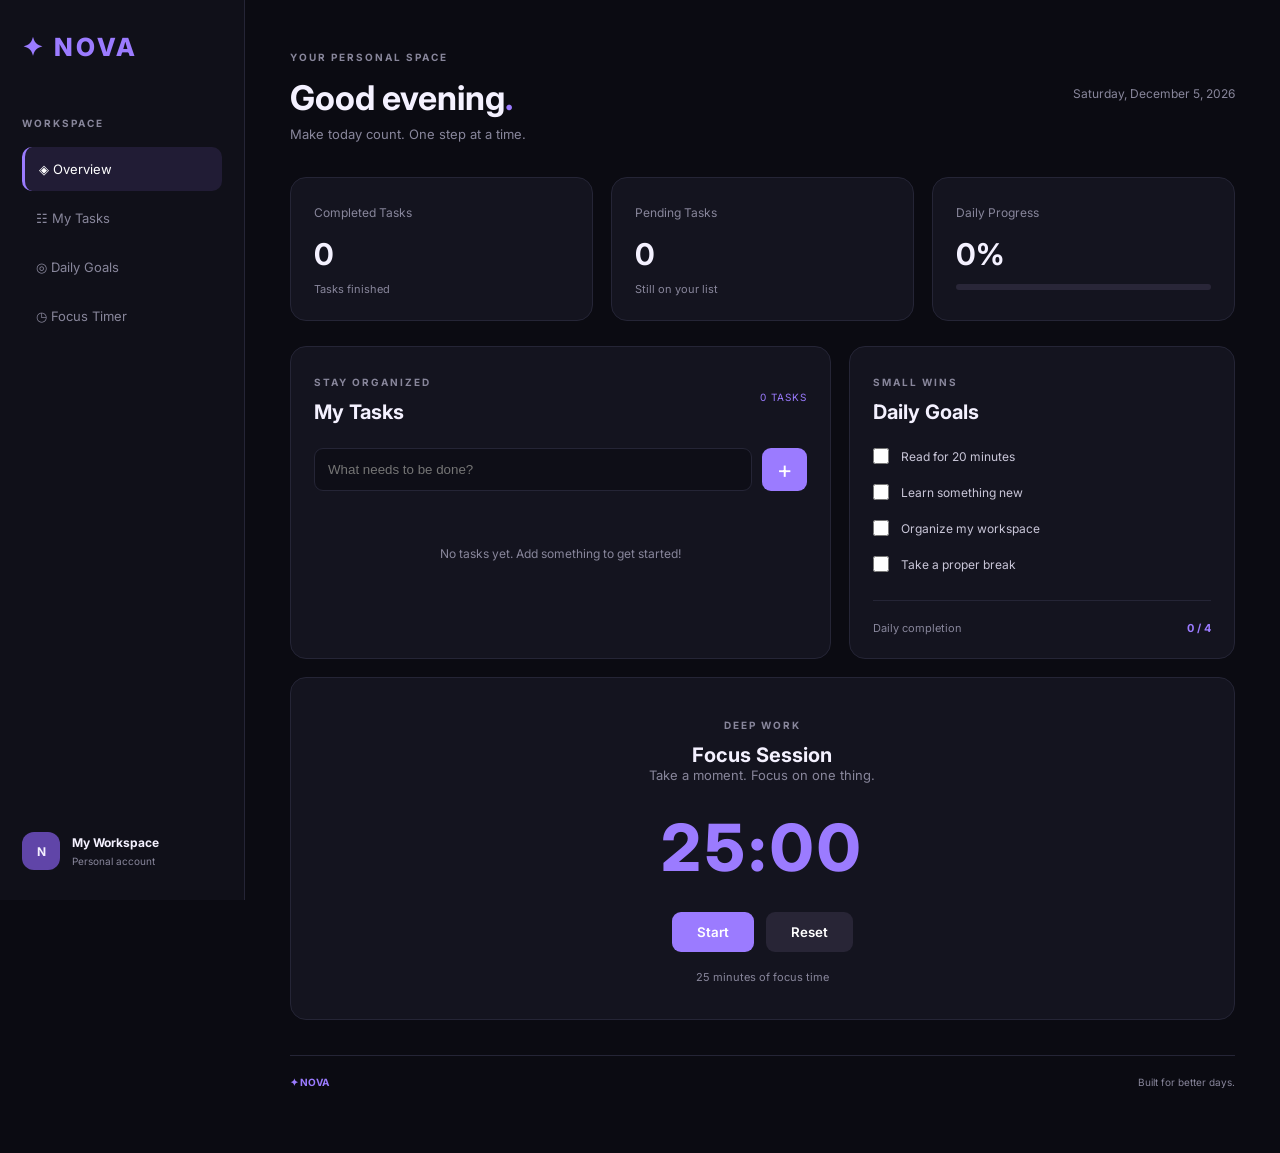
==== index.html @ a98d79ff "Create index.html" ====
<!DOCTYPE html>
<html lang="en">
<head>
    <meta charset="UTF-8">
    <meta name="viewport" content="width=device-width, initial-scale=1.0">
    <title>NOVA | Productivity Hub</title>
    <link rel="stylesheet" href="style.css">
</head>
<body>

    <div class="app">
        <aside class="sidebar">
            <div class="logo">✦ NOVA</div>

            <p class="menu-label">WORKSPACE</p>
            <a class="nav active" href="#overview">◈ Overview</a>
            <a class="nav" href="#tasks">☷ My Tasks</a>
            <a class="nav" href="#goals">◎ Daily Goals</a>
            <a class="nav" href="#focus">◷ Focus Timer</a>

            <div class="sidebar-bottom">
                <div class="profile">
                    <div class="avatar">N</div>
                    <div>
                        <strong>My Workspace</strong>
                        <small>Personal account</small>
                    </div>
                </div>
            </div>
        </aside>

        <main class="main" id="overview">
            <header class="topbar">
                <div>
                    <span class="eyebrow">YOUR PERSONAL SPACE</span>
                    <h1>Good evening<span class="purple">.</span></h1>
                    <p class="muted">Make today count. One step at a time.</p>
                </div>
                <div class="date" id="date"></div>
            </header>

            <section class="stats">
                <div class="stat-card">
                    <span>Completed Tasks</span>
                    <h2 id="completedCount">0</h2>
                    <small>Tasks finished</small>
                </div>
                <div class="stat-card">
                    <span>Pending Tasks</span>
                    <h2 id="pendingCount">0</h2>
                    <small>Still on your list</small>
                </div>
                <div class="stat-card">
                    <span>Daily Progress</span>
                    <h2 id="progressText">0%</h2>
                    <div class="progress-track">
                        <div class="progress-fill" id="progressBar"></div>
                    </div>
                </div>
            </section>

            <div class="content-grid">
                <section class="panel tasks-panel" id="tasks">
                    <div class="section-heading">
                        <div>
                            <span class="eyebrow">STAY ORGANIZED</span>
                            <h2>My Tasks</h2>
                        </div>
                        <span class="count" id="taskCount">0 TASKS</span>
                    </div>

                    <form id="taskForm" class="task-form">
                        <input id="taskInput" type="text"
                            placeholder="What needs to be done?" maxlength="100" required>
                        <button type="submit">+</button>
                    </form>

                    <div class="task-list" id="taskList"></div>
                </section>

                <section class="panel goals-panel" id="goals">
                    <div class="section-heading">
                        <div>
                            <span class="eyebrow">SMALL WINS</span>
                            <h2>Daily Goals</h2>
                        </div>
                    </div>

                    <div class="goal-list">
                        <label class="goal">
                            <input type="checkbox" data-goal="1">
                            <span>Read for 20 minutes</span>
                        </label>
                        <label class="goal">
                            <input type="checkbox" data-goal="2">
                            <span>Learn something new</span>
                        </label>
                        <label class="goal">
                            <input type="checkbox" data-goal="3">
                            <span>Organize my workspace</span>
                        </label>
                        <label class="goal">
                            <input type="checkbox" data-goal="4">
                            <span>Take a proper break</span>
                        </label>
                    </div>

                    <div class="goal-footer">
                        <span>Daily completion</span>
                        <strong id="goalProgress">0 / 4</strong>
                    </div>
                </section>

                <section class="panel focus-panel" id="focus">
                    <span class="eyebrow">DEEP WORK</span>
                    <h2>Focus Session</h2>
                    <p class="muted">Take a moment. Focus on one thing.</p>

                    <div class="timer" id="timer">25:00</div>

                    <div class="timer-controls">
                        <button id="startTimer" class="primary-btn">Start</button>
                        <button id="resetTimer" class="secondary-btn">Reset</button>
                    </div>
                    <small class="timer-note">25 minutes of focus time</small>
                </section>
            </div>

            <footer>
                <span>✦ NOVA</span>
                <span>Built for better days.</span>
            </footer>
        </main>
    </div>

    <script src="script.js"></script>
</body>
</html>
---- style.css ----
@import url('https://fonts.googleapis.com/css2?family=Inter:wght@400;500;600;700;800&display=swap');

:root {
    --bg: #0b0b12;
    --panel: #14141f;
    --border: #252536;
    --purple: #9b7bff;
    --text: #f4f1ff;
    --muted: #88869b;
}

* {
    margin: 0;
    padding: 0;
    box-sizing: border-box;
}

html {
    scroll-behavior: smooth;
}

body {
    background: var(--bg);
    color: var(--text);
    font-family: Inter, sans-serif;
}

.app {
    display: flex;
    min-height: 100vh;
}

.sidebar {
    width: 245px;
    background: #101019;
    border-right: 1px solid var(--border);
    padding: 32px 22px;
    position: fixed;
    height: 100vh;
}

.logo {
    font-size: 25px;
    font-weight: 800;
    letter-spacing: 3px;
    color: var(--purple);
    margin-bottom: 55px;
}

.menu-label, .eyebrow {
    color: var(--muted);
    font-size: 10px;
    letter-spacing: 2px;
    font-weight: 700;
}

.menu-label {
    margin-bottom: 18px;
}

.nav {
    display: block;
    text-decoration: none;
    color: var(--muted);
    padding: 14px;
    margin: 5px 0;
    border-radius: 10px;
    transition: .2s;
    font-size: 13px;
}

.nav:hover, .nav.active {
    color: white;
    background: #211c35;
}

.nav.active {
    border-left: 3px solid var(--purple);
}

.sidebar-bottom {
    position: absolute;
    bottom: 30px;
    left: 22px;
    right: 22px;
}

.profile {
    display: flex;
    align-items: center;
    gap: 12px;
    font-size: 12px;
}

.profile small {
    display: block;
    color: var(--muted);
    margin-top: 5px;
}

.avatar {
    background: #6045a8;
    width: 38px;
    height: 38px;
    display: grid;
    place-items: center;
    border-radius: 12px;
    font-weight: bold;
}

.main {
    margin-left: 245px;
    padding: 45px;
    width: calc(100% - 245px);
    max-width: 1600px;
}

.topbar {
    display: flex;
    justify-content: space-between;
    align-items: center;
    margin-bottom: 35px;
}

h1 {
    font-size: 34px;
    margin: 12px 0 8px;
}

h2 {
    font-size: 20px;
    margin-top: 10px;
}

.purple {
    color: var(--purple);
}

.muted {
    color: var(--muted);
    font-size: 13px;
}

.date {
    color: var(--muted);
    font-size: 12px;
}

.stats {
    display: grid;
    grid-template-columns: repeat(3, 1fr);
    gap: 18px;
    margin-bottom: 25px;
}

.stat-card, .panel {
    background: var(--panel);
    border: 1px solid var(--border);
    border-radius: 16px;
    padding: 23px;
}

.stat-card span {
    color: var(--muted);
    font-size: 12px;
}

.stat-card h2 {
    font-size: 30px;
    margin: 15px 0 5px;
}

.stat-card small {
    color: var(--muted);
    font-size: 11px;
}

.progress-track {
    height: 6px;
    background: #292638;
    border-radius: 10px;
    margin-top: 12px;
    overflow: hidden;
}

.progress-fill {
    height: 100%;
    width: 0;
    background: var(--purple);
    transition: .3s;
}

.content-grid {
    display: grid;
    grid-template-columns: 1.4fr 1fr;
    gap: 18px;
}

.section-heading {
    display: flex;
    align-items: center;
    justify-content: space-between;
    margin-bottom: 24px;
}

.count {
    color: var(--purple);
    font-size: 10px;
    letter-spacing: 1px;
}

.task-form {
    display: flex;
    gap: 10px;
    margin-bottom: 20px;
}

.task-form input {
    flex: 1;
    min-width: 0;
    background: #0e0e17;
    border: 1px solid var(--border);
    border-radius: 9px;
    padding: 13px;
    color: white;
    outline: none;
}

.task-form input:focus {
    border-color: var(--purple);
}

button {
    cursor: pointer;
    border: none;
    font-family: inherit;
}

.task-form button {
    width: 45px;
    border-radius: 9px;
    background: var(--purple);
    color: white;
    font-size: 24px;
}

.task-item {
    display: flex;
    align-items: center;
    gap: 12px;
    padding: 15px 5px;
    border-bottom: 1px solid var(--border);
    font-size: 12px;
}

.task-item input {
    accent-color: var(--purple);
}

.task-item .task-name {
    flex: 1;
    overflow-wrap: anywhere;
}

.task-item.done .task-name {
    text-decoration: line-through;
    color: var(--muted);
}

.delete-btn {
    background: transparent;
    color: #e77d89;
    font-size: 17px;
    padding: 5px;
}

.empty {
    text-align: center;
    padding: 35px 10px;
    color: var(--muted);
    font-size: 12px;
}

.goal-list {
    display: grid;
    gap: 20px;
}

.goal {
    display: flex;
    align-items: center;
    gap: 12px;
    font-size: 12px;
    color: #c9c6d8;
    cursor: pointer;
}

.goal input {
    accent-color: var(--purple);
    width: 16px;
    height: 16px;
}

.goal:has(input:checked) span {
    color: var(--muted);
    text-decoration: line-through;
}

.goal-footer {
    border-top: 1px solid var(--border);
    margin-top: 28px;
    padding-top: 20px;
    display: flex;
    justify-content: space-between;
    font-size: 11px;
    color: var(--muted);
}

.goal-footer strong {
    color: var(--purple);
}

.focus-panel {
    grid-column: 1 / -1;
    text-align: center;
    padding: 35px;
}

.timer {
    font-size: 65px;
    font-weight: 800;
    letter-spacing: 4px;
    margin: 25px 0;
    color: var(--purple);
}

.timer-controls {
    display: flex;
    justify-content: center;
    gap: 12px;
}

.primary-btn, .secondary-btn {
    padding: 12px 25px;
    border-radius: 9px;
    font-weight: 600;
}

.primary-btn {
    background: var(--purple);
    color: white;
}

.secondary-btn {
    background: #282536;
    color: white;
}

.timer-note {
    display: block;
    margin-top: 18px;
    color: var(--muted);
    font-size: 11px;
}

footer {
    display: flex;
    justify-content: space-between;
    margin-top: 35px;
    padding: 20px 0;
    border-top: 1px solid var(--border);
    color: var(--muted);
    font-size: 10px;
}

footer span:first-child {
    color: var(--purple);
    font-weight: bold;
}

@media(max-width: 850px) {
    .sidebar {
        width: 75px;
        padding: 25px 10px;
    }

    .logo {
        font-size: 17px;
        letter-spacing: 0;
        text-align: center;
    }

    .menu-label, .profile, .nav {
        font-size: 0;
    }

    .nav {
        text-align: center;
        padding: 15px 5px;
    }

    .main {
        margin-left: 75px;
        width: calc(100% - 75px);
        padding: 25px 18px;
    }

    .content-grid {
        grid-template-columns: 1fr;
    }

    .focus-panel {
        grid-column: auto;
    }
}

@media(max-width: 550px) {
    .stats {
        grid-template-columns: 1fr;
    }

    .topbar {
        align-items: flex-start;
        flex-direction: column;
        gap: 15px;
    }

    h1 {
        font-size: 27px;
    }

    .timer {
        font-size: 48px;
    }
}
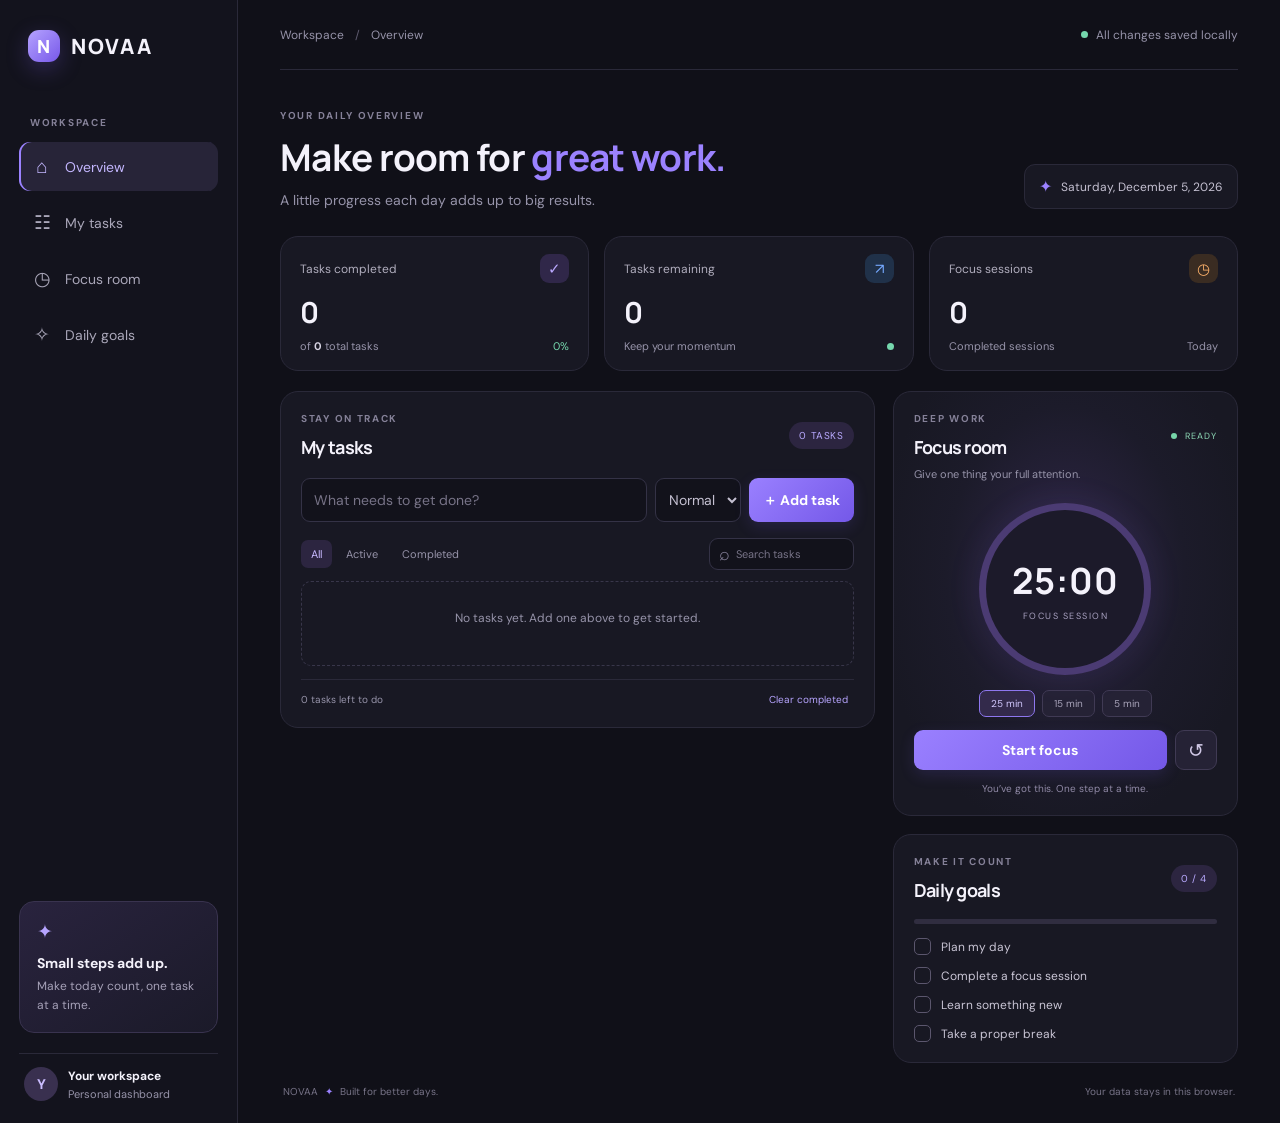
==== commit f0cfbd9c: "Update index.html" ====
--- a/index.html
+++ b/index.html
@@ -1,139 +1,142 @@
-
-<!DOCTYPE html>
+<!doctype html>
 <html lang="en">
 <head>
-    <meta charset="UTF-8">
-    <meta name="viewport" content="width=device-width, initial-scale=1.0">
-    <title>NOVA | Productivity Hub</title>
-    <link rel="stylesheet" href="style.css">
+  <meta charset="UTF-8">
+  <meta name="viewport" content="width=device-width, initial-scale=1.0">
+  <meta name="theme-color" content="#101018">
+  <title>NOVAA — Your space to focus</title>
+  <link rel="stylesheet" href="style.css">
+  <script src="script.js" defer></script>
 </head>
 <body>
+  <div class="app-shell">
+    <aside class="sidebar">
+      <a class="brand" href="#overview" aria-label="NOVAA home">
+        <span class="brand-mark">N</span><span>NOVAA</span>
+      </a>
+      <div class="side-label">WORKSPACE</div>
+      <nav class="nav-links" aria-label="Main navigation">
+        <a class="nav-link active" href="#overview"><span class="nav-icon">⌂</span> Overview</a>
+        <a class="nav-link" href="#tasks"><span class="nav-icon">☷</span> My tasks</a>
+        <a class="nav-link" href="#focus"><span class="nav-icon">◷</span> Focus room</a>
+        <a class="nav-link" href="#goals"><span class="nav-icon">✧</span> Daily goals</a>
+      </nav>
+      <div class="sidebar-bottom">
+        <div class="sidebar-note">
+          <span class="note-spark">✦</span>
+          <p class="note-title">Small steps add up.</p>
+          <p class="note-copy">Make today count, one task at a time.</p>
+        </div>
+        <div class="profile-row">
+          <div class="avatar">Y</div>
+          <div><strong>Your workspace</strong><small>Personal dashboard</small></div>
+        </div>
+      </div>
+    </aside>
 
-    <div class="app">
-        <aside class="sidebar">
-            <div class="logo">✦ NOVA</div>
+    <main class="main-content" id="overview">
+      <header class="topbar">
+        <div class="breadcrumb">Workspace <span>/</span> Overview</div>
+        <div class="topbar-right"><span class="status-dot"></span><span>All changes saved locally</span></div>
+      </header>
 
-            <p class="menu-label">WORKSPACE</p>
-            <a class="nav active" href="#overview">◈ Overview</a>
-            <a class="nav" href="#tasks">☷ My Tasks</a>
-            <a class="nav" href="#goals">◎ Daily Goals</a>
-            <a class="nav" href="#focus">◷ Focus Timer</a>
+      <section class="welcome-section">
+        <div>
+          <p class="eyebrow" id="todayLabel">YOUR DAILY OVERVIEW</p>
+          <h1>Make room for <span>great work.</span></h1>
+          <p class="welcome-copy">A little progress each day adds up to big results.</p>
+        </div>
+        <div class="date-card"><span class="date-icon">✦</span><span id="date">Today</span></div>
+      </section>
 
-            <div class="sidebar-bottom">
-                <div class="profile">
-                    <div class="avatar">N</div>
-                    <div>
-                        <strong>My Workspace</strong>
-                        <small>Personal account</small>
-                    </div>
-                </div>
+      <section class="stats-grid" aria-label="Your statistics">
+        <article class="stat-card">
+          <div class="stat-top"><span>Tasks completed</span><span class="stat-icon purple">✓</span></div>
+          <div class="stat-number" id="completedCount">0</div>
+          <div class="stat-foot"><span class="stat-muted">of <b id="totalCount">0</b> total tasks</span><span class="stat-trend" id="completionRate">0%</span></div>
+        </article>
+        <article class="stat-card">
+          <div class="stat-top"><span>Tasks remaining</span><span class="stat-icon blue">↗</span></div>
+          <div class="stat-number" id="pendingCount">0</div>
+          <div class="stat-foot"><span class="stat-muted">Keep your momentum</span><span class="tiny-dot"></span></div>
+        </article>
+        <article class="stat-card">
+          <div class="stat-top"><span>Focus sessions</span><span class="stat-icon orange">◷</span></div>
+          <div class="stat-number" id="sessionCount">0</div>
+          <div class="stat-foot"><span class="stat-muted">Completed sessions</span><span class="stat-muted">Today</span></div>
+        </article>
+      </section>
+
+      <section class="content-grid">
+        <section class="panel tasks-panel" id="tasks">
+          <div class="panel-heading">
+            <div><p class="eyebrow">STAY ON TRACK</p><h2>My tasks</h2></div>
+            <span class="count-pill" id="taskCount">0 TASKS</span>
+          </div>
+          <form class="task-form" id="taskForm">
+            <label class="sr-only" for="taskInput">New task</label>
+            <input id="taskInput" type="text" maxlength="100" placeholder="What needs to get done?" autocomplete="off" required>
+            <select id="taskPriority" aria-label="Task priority">
+              <option value="normal">Normal</option><option value="high">High</option><option value="low">Low</option>
+            </select>
+            <button class="primary-btn" type="submit">＋ Add task</button>
+          </form>
+          <div class="task-toolbar">
+            <div class="filter-tabs" role="group" aria-label="Filter tasks">
+              <button class="filter-btn active" type="button" data-filter="all">All</button>
+              <button class="filter-btn" type="button" data-filter="active">Active</button>
+              <button class="filter-btn" type="button" data-filter="completed">Completed</button>
             </div>
-        </aside>
+            <label class="search-box"><span>⌕</span><input id="taskSearch" type="search" placeholder="Search tasks" aria-label="Search tasks"></label>
+          </div>
+          <div id="taskList" class="task-list" aria-live="polite">
+            <div class="empty-state">No tasks yet. Add one above to get started.</div>
+          </div>
+          <div class="task-footer"><span id="taskSummary">Your list is ready when you are.</span><button id="clearCompleted" class="text-btn" type="button">Clear completed</button></div>
+        </section>
 
-        <main class="main" id="overview">
-            <header class="topbar">
-                <div>
-                    <span class="eyebrow">YOUR PERSONAL SPACE</span>
-                    <h1>Good evening<span class="purple">.</span></h1>
-                    <p class="muted">Make today count. One step at a time.</p>
-                </div>
-                <div class="date" id="date"></div>
-            </header>
+        <div class="right-column">
+          <section class="panel focus-panel" id="focus">
+            <div class="panel-heading">
+              <div><p class="eyebrow">DEEP WORK</p><h2>Focus room</h2></div>
+              <span class="live-pill"><span></span> READY</span>
+            </div>
+            <p class="panel-description">Give one thing your full attention.</p>
+            <div class="timer-wrap">
+              <div class="timer-ring" id="timerRing">
+                <div class="timer-inner"><span id="timer">25:00</span><small id="timerMode">FOCUS SESSION</small></div>
+              </div>
+            </div>
+            <div class="timer-presets" role="group" aria-label="Timer length">
+              <button type="button" class="preset-btn active" data-minutes="25">25 min</button>
+              <button type="button" class="preset-btn" data-minutes="15">15 min</button>
+              <button type="button" class="preset-btn" data-minutes="5">5 min</button>
+            </div>
+            <div class="timer-actions">
+              <button id="startTimer" class="primary-btn timer-start" type="button">Start focus</button>
+              <button id="resetTimer" class="secondary-btn" type="button" aria-label="Reset timer">↺</button>
+            </div>
+            <p class="timer-hint" id="timerHint">You’ve got this. One step at a time.</p>
+          </section>
 
-            <section class="stats">
-                <div class="stat-card">
-                    <span>Completed Tasks</span>
-                    <h2 id="completedCount">0</h2>
-                    <small>Tasks finished</small>
-                </div>
-                <div class="stat-card">
-                    <span>Pending Tasks</span>
-                    <h2 id="pendingCount">0</h2>
-                    <small>Still on your list</small>
-                </div>
-                <div class="stat-card">
-                    <span>Daily Progress</span>
-                    <h2 id="progressText">0%</h2>
-                    <div class="progress-track">
-                        <div class="progress-fill" id="progressBar"></div>
-                    </div>
-                </div>
-            </section>
-
-            <div class="content-grid">
-                <section class="panel tasks-panel" id="tasks">
-                    <div class="section-heading">
-                        <div>
-                            <span class="eyebrow">STAY ORGANIZED</span>
-                            <h2>My Tasks</h2>
-                        </div>
-                        <span class="count" id="taskCount">0 TASKS</span>
-                    </div>
-
-                    <form id="taskForm" class="task-form">
-                        <input id="taskInput" type="text"
-                            placeholder="What needs to be done?" maxlength="100" required>
-                        <button type="submit">+</button>
-                    </form>
-
-                    <div class="task-list" id="taskList"></div>
-                </section>
-
-                <section class="panel goals-panel" id="goals">
-                    <div class="section-heading">
-                        <div>
-                            <span class="eyebrow">SMALL WINS</span>
-                            <h2>Daily Goals</h2>
-                        </div>
-                    </div>
-
-                    <div class="goal-list">
-                        <label class="goal">
-                            <input type="checkbox" data-goal="1">
-                            <span>Read for 20 minutes</span>
-                        </label>
-                        <label class="goal">
-                            <input type="checkbox" data-goal="2">
-                            <span>Learn something new</span>
-                        </label>
-                        <label class="goal">
-                            <input type="checkbox" data-goal="3">
-                            <span>Organize my workspace</span>
-                        </label>
-                        <label class="goal">
-                            <input type="checkbox" data-goal="4">
-                            <span>Take a proper break</span>
-                        </label>
-                    </div>
-
-                    <div class="goal-footer">
-                        <span>Daily completion</span>
-                        <strong id="goalProgress">0 / 4</strong>
-                    </div>
-                </section>
-
-                <section class="panel focus-panel" id="focus">
-                    <span class="eyebrow">DEEP WORK</span>
-                    <h2>Focus Session</h2>
-                    <p class="muted">Take a moment. Focus on one thing.</p>
-
-                    <div class="timer" id="timer">25:00</div>
-
-                    <div class="timer-controls">
-                        <button id="startTimer" class="primary-btn">Start</button>
-                        <button id="resetTimer" class="secondary-btn">Reset</button>
-                    </div>
-                    <small class="timer-note">25 minutes of focus time</small>
-                </section>
+          <section class="panel goals-panel" id="goals">
+            <div class="panel-heading">
+              <div><p class="eyebrow">MAKE IT COUNT</p><h2>Daily goals</h2></div>
+              <span class="goal-count" id="goalProgress">0 / 4</span>
             </div>
-
-            <footer>
-                <span>✦ NOVA</span>
-                <span>Built for better days.</span>
-            </footer>
-        </main>
-    </div>
-
-    <script src="script.js"></script>
+            <div class="goal-progress-track"><div id="goalProgressBar"></div></div>
+            <div class="goal-list">
+              <label class="goal-item"><input type="checkbox" data-goal="plan"><span class="custom-check"></span><span>Plan my day</span></label>
+              <label class="goal-item"><input type="checkbox" data-goal="focus"><span class="custom-check"></span><span>Complete a focus session</span></label>
+              <label class="goal-item"><input type="checkbox" data-goal="learn"><span class="custom-check"></span><span>Learn something new</span></label>
+              <label class="goal-item"><input type="checkbox" data-goal="break"><span class="custom-check"></span><span>Take a proper break</span></label>
+            </div>
+          </section>
+        </div>
+      </section>
+      <footer class="footer"><span>NOVAA <span class="footer-dot">✦</span> Built for better days.</span><span>Your data stays in this browser.</span></footer>
+    </main>
+  </div>
+  <div id="toast" class="toast" role="status" aria-live="polite"></div>
 </body>
 </html>
--- a/style.css
+++ b/style.css
@@ -1,436 +1,113 @@
+@import url('https://fonts.googleapis.com/css2?family=DM+Sans:wght@400;500;600;700&family=Manrope:wght@400;500;600;700;800&display=swap');
 
-@import url('https://fonts.googleapis.com/css2?family=Inter:wght@400;500;600;700;800&display=swap');
-
-:root {
-    --bg: #0b0b12;
-    --panel: #14141f;
-    --border: #252536;
-    --purple: #9b7bff;
-    --text: #f4f1ff;
-    --muted: #88869b;
-}
-
-* {
-    margin: 0;
-    padding: 0;
-    box-sizing: border-box;
-}
-
-html {
-    scroll-behavior: smooth;
-}
-
-body {
-    background: var(--bg);
-    color: var(--text);
-    font-family: Inter, sans-serif;
-}
-
-.app {
-    display: flex;
-    min-height: 100vh;
-}
-
-.sidebar {
-    width: 245px;
-    background: #101019;
-    border-right: 1px solid var(--border);
-    padding: 32px 22px;
-    position: fixed;
-    height: 100vh;
-}
-
-.logo {
-    font-size: 25px;
-    font-weight: 800;
-    letter-spacing: 3px;
-    color: var(--purple);
-    margin-bottom: 55px;
-}
-
-.menu-label, .eyebrow {
-    color: var(--muted);
-    font-size: 10px;
-    letter-spacing: 2px;
-    font-weight: 700;
-}
-
-.menu-label {
-    margin-bottom: 18px;
-}
-
-.nav {
-    display: block;
-    text-decoration: none;
-    color: var(--muted);
-    padding: 14px;
-    margin: 5px 0;
-    border-radius: 10px;
-    transition: .2s;
-    font-size: 13px;
-}
-
-.nav:hover, .nav.active {
-    color: white;
-    background: #211c35;
-}
-
-.nav.active {
-    border-left: 3px solid var(--purple);
-}
-
-.sidebar-bottom {
-    position: absolute;
-    bottom: 30px;
-    left: 22px;
-    right: 22px;
-}
-
-.profile {
-    display: flex;
-    align-items: center;
-    gap: 12px;
-    font-size: 12px;
-}
-
-.profile small {
-    display: block;
-    color: var(--muted);
-    margin-top: 5px;
-}
-
-.avatar {
-    background: #6045a8;
-    width: 38px;
-    height: 38px;
-    display: grid;
-    place-items: center;
-    border-radius: 12px;
-    font-weight: bold;
-}
-
-.main {
-    margin-left: 245px;
-    padding: 45px;
-    width: calc(100% - 245px);
-    max-width: 1600px;
-}
-
-.topbar {
-    display: flex;
-    justify-content: space-between;
-    align-items: center;
-    margin-bottom: 35px;
-}
-
-h1 {
-    font-size: 34px;
-    margin: 12px 0 8px;
-}
-
-h2 {
-    font-size: 20px;
-    margin-top: 10px;
-}
-
-.purple {
-    color: var(--purple);
-}
-
-.muted {
-    color: var(--muted);
-    font-size: 13px;
-}
-
-.date {
-    color: var(--muted);
-    font-size: 12px;
-}
-
-.stats {
-    display: grid;
-    grid-template-columns: repeat(3, 1fr);
-    gap: 18px;
-    margin-bottom: 25px;
-}
-
-.stat-card, .panel {
-    background: var(--panel);
-    border: 1px solid var(--border);
-    border-radius: 16px;
-    padding: 23px;
-}
-
-.stat-card span {
-    color: var(--muted);
-    font-size: 12px;
-}
-
-.stat-card h2 {
-    font-size: 30px;
-    margin: 15px 0 5px;
-}
-
-.stat-card small {
-    color: var(--muted);
-    font-size: 11px;
-}
-
-.progress-track {
-    height: 6px;
-    background: #292638;
-    border-radius: 10px;
-    margin-top: 12px;
-    overflow: hidden;
-}
-
-.progress-fill {
-    height: 100%;
-    width: 0;
-    background: var(--purple);
-    transition: .3s;
-}
-
-.content-grid {
-    display: grid;
-    grid-template-columns: 1.4fr 1fr;
-    gap: 18px;
-}
-
-.section-heading {
-    display: flex;
-    align-items: center;
-    justify-content: space-between;
-    margin-bottom: 24px;
-}
-
-.count {
-    color: var(--purple);
-    font-size: 10px;
-    letter-spacing: 1px;
-}
-
-.task-form {
-    display: flex;
-    gap: 10px;
-    margin-bottom: 20px;
-}
-
-.task-form input {
-    flex: 1;
-    min-width: 0;
-    background: #0e0e17;
-    border: 1px solid var(--border);
-    border-radius: 9px;
-    padding: 13px;
-    color: white;
-    outline: none;
-}
-
-.task-form input:focus {
-    border-color: var(--purple);
-}
-
-button {
-    cursor: pointer;
-    border: none;
-    font-family: inherit;
-}
-
-.task-form button {
-    width: 45px;
-    border-radius: 9px;
-    background: var(--purple);
-    color: white;
-    font-size: 24px;
-}
-
-.task-item {
-    display: flex;
-    align-items: center;
-    gap: 12px;
-    padding: 15px 5px;
-    border-bottom: 1px solid var(--border);
-    font-size: 12px;
-}
-
-.task-item input {
-    accent-color: var(--purple);
-}
-
-.task-item .task-name {
-    flex: 1;
-    overflow-wrap: anywhere;
-}
-
-.task-item.done .task-name {
-    text-decoration: line-through;
-    color: var(--muted);
-}
-
-.delete-btn {
-    background: transparent;
-    color: #e77d89;
-    font-size: 17px;
-    padding: 5px;
-}
-
-.empty {
-    text-align: center;
-    padding: 35px 10px;
-    color: var(--muted);
-    font-size: 12px;
-}
-
-.goal-list {
-    display: grid;
-    gap: 20px;
-}
-
-.goal {
-    display: flex;
-    align-items: center;
-    gap: 12px;
-    font-size: 12px;
-    color: #c9c6d8;
-    cursor: pointer;
-}
-
-.goal input {
-    accent-color: var(--purple);
-    width: 16px;
-    height: 16px;
-}
-
-.goal:has(input:checked) span {
-    color: var(--muted);
-    text-decoration: line-through;
-}
-
-.goal-footer {
-    border-top: 1px solid var(--border);
-    margin-top: 28px;
-    padding-top: 20px;
-    display: flex;
-    justify-content: space-between;
-    font-size: 11px;
-    color: var(--muted);
-}
-
-.goal-footer strong {
-    color: var(--purple);
-}
-
-.focus-panel {
-    grid-column: 1 / -1;
-    text-align: center;
-    padding: 35px;
-}
-
-.timer {
-    font-size: 65px;
-    font-weight: 800;
-    letter-spacing: 4px;
-    margin: 25px 0;
-    color: var(--purple);
-}
-
-.timer-controls {
-    display: flex;
-    justify-content: center;
-    gap: 12px;
-}
-
-.primary-btn, .secondary-btn {
-    padding: 12px 25px;
-    border-radius: 9px;
-    font-weight: 600;
-}
-
-.primary-btn {
-    background: var(--purple);
-    color: white;
-}
-
-.secondary-btn {
-    background: #282536;
-    color: white;
-}
-
-.timer-note {
-    display: block;
-    margin-top: 18px;
-    color: var(--muted);
-    font-size: 11px;
-}
-
-footer {
-    display: flex;
-    justify-content: space-between;
-    margin-top: 35px;
-    padding: 20px 0;
-    border-top: 1px solid var(--border);
-    color: var(--muted);
-    font-size: 10px;
-}
-
-footer span:first-child {
-    color: var(--purple);
-    font-weight: bold;
-}
-
-@media(max-width: 850px) {
-    .sidebar {
-        width: 75px;
-        padding: 25px 10px;
-    }
-
-    .logo {
-        font-size: 17px;
-        letter-spacing: 0;
-        text-align: center;
-    }
-
-    .menu-label, .profile, .nav {
-        font-size: 0;
-    }
-
-    .nav {
-        text-align: center;
-        padding: 15px 5px;
-    }
-
-    .main {
-        margin-left: 75px;
-        width: calc(100% - 75px);
-        padding: 25px 18px;
-    }
-
-    .content-grid {
-        grid-template-columns: 1fr;
-    }
-
-    .focus-panel {
-        grid-column: auto;
-    }
-}
-
-@media(max-width: 550px) {
-    .stats {
-        grid-template-columns: 1fr;
-    }
-
-    .topbar {
-        align-items: flex-start;
-        flex-direction: column;
-        gap: 15px;
-    }
-
-    h1 {
-        font-size: 27px;
-    }
-
-    .timer {
-        font-size: 48px;
-    }
-}
+:root{--bg:#101018;--panel:#181823;--panel2:#1d1d2a;--line:#2a2939;--text:#f4f2fb;--muted:#9693a9;--purple:#9b82ff;--purple2:#7358e8;--blue:#75a9ff;--orange:#ffb36c;--green:#75d7ad;--radius:18px}
+*{box-sizing:border-box}
+html{scroll-behavior:smooth}
+body{margin:0;background:var(--bg);color:var(--text);font-family:'DM Sans',sans-serif;font-size:14px}
+button,input,select{font:inherit}
+button{cursor:pointer}
+a{color:inherit;text-decoration:none}
+.app-shell{min-height:100vh;display:grid;grid-template-columns:238px minmax(0,1fr);max-width:1600px;margin:auto}
+.sidebar{border-right:1px solid var(--line);padding:30px 19px 22px;display:flex;flex-direction:column;min-height:100vh;background:#13131d}
+.brand{display:flex;align-items:center;gap:11px;font:800 21px Manrope,sans-serif;letter-spacing:2px;padding:0 9px 54px}
+.brand-mark{width:32px;height:32px;display:grid;place-items:center;border-radius:11px;background:linear-gradient(135deg,#b5a3ff,#7758e9);color:white;font-size:18px;box-shadow:0 7px 22px #8063ed44}
+.side-label,.eyebrow{font-size:10px;font-weight:700;letter-spacing:1.7px;color:#858198}
+.side-label{padding:0 11px 13px}
+.nav-links{display:grid;gap:7px}
+.nav-link{padding:12px 13px;border-radius:11px;color:#aaa7b9;display:flex;gap:13px;align-items:center;transition:.2s}
+.nav-link:hover,.nav-link.active{background:#272438;color:#c4b7ff}
+.nav-link.active{box-shadow:inset 2px 0 var(--purple)}
+.nav-icon{font-size:19px;width:20px;text-align:center}
+.sidebar-bottom{margin-top:auto}
+.sidebar-note{padding:17px;border:1px solid #39334f;background:linear-gradient(145deg,#29233e,#1b1a29);border-radius:15px;margin-bottom:20px}
+.note-spark{color:#b6a4ff;font-size:19px}
+.note-title{font-weight:700;margin:10px 0 5px}
+.note-copy{color:#a5a0b7;font-size:12px;line-height:1.6;margin:0}
+.profile-row{display:flex;align-items:center;gap:10px;padding:13px 5px 0;border-top:1px solid var(--line)}
+.avatar{width:34px;height:34px;border-radius:50%;display:grid;place-items:center;background:#39304f;color:#cbbdff;font-weight:700}
+.profile-row strong,.profile-row small{display:block}.profile-row strong{font-size:12px}.profile-row small{color:var(--muted);font-size:11px;margin-top:3px}
+.main-content{padding:0 42px 25px;min-width:0}
+.topbar{height:70px;display:flex;align-items:center;justify-content:space-between;border-bottom:1px solid var(--line);color:var(--muted);font-size:12px}
+.breadcrumb span{padding:0 8px;color:#5f5b70}
+.topbar-right{display:flex;align-items:center;gap:8px}.status-dot,.tiny-dot{width:7px;height:7px;background:var(--green);border-radius:50%;display:inline-block}
+.welcome-section{display:flex;justify-content:space-between;align-items:flex-end;padding:39px 0 27px}
+.eyebrow{margin:0 0 10px}
+h1,h2{font-family:Manrope,sans-serif;margin:0;letter-spacing:-.7px}
+h1{font-size:clamp(27px,3vw,37px);font-weight:700}
+h1 span{color:var(--purple)}
+.welcome-copy{color:var(--muted);margin:9px 0 0}
+.date-card{display:flex;align-items:center;gap:9px;padding:11px 14px;border:1px solid var(--line);background:var(--panel);border-radius:11px;color:#c4c0d1;font-size:12px}
+.date-icon{color:var(--purple);font-size:16px}
+.stats-grid{display:grid;grid-template-columns:repeat(3,minmax(0,1fr));gap:15px;margin-bottom:20px}
+.stat-card,.panel{background:var(--panel);border:1px solid var(--line);border-radius:var(--radius)}
+.stat-card{padding:17px 19px}
+.stat-top,.stat-foot{display:flex;justify-content:space-between;align-items:center}
+.stat-top{color:#b0adbd;font-size:12px}
+.stat-icon{width:29px;height:29px;display:grid;place-items:center;border-radius:9px;font-size:15px}
+.purple{background:#302749;color:#bba9ff}.blue{background:#203149;color:var(--blue)}.orange{background:#3a2c22;color:var(--orange)}
+.stat-number{font:700 29px Manrope,sans-serif;margin:9px 0 7px}
+.stat-foot{font-size:11px}.stat-muted{color:var(--muted)}.stat-muted b{color:#d7d3e2}.stat-trend{color:var(--green)}
+.content-grid{display:grid;grid-template-columns:minmax(0,1.55fr) minmax(300px,.9fr);gap:18px;align-items:start}
+.panel{padding:20px}
+.panel-heading{display:flex;align-items:center;justify-content:space-between}
+h2{font-size:18px}
+.count-pill,.goal-count{font-size:10px;color:#b9aaff;background:#2c2540;padding:7px 10px;border-radius:20px;letter-spacing:.6px}
+.task-form{display:flex;gap:8px;margin:19px 0 16px}
+.task-form input,.task-form select,.search-box{background:#12121b;border:1px solid #343246;color:var(--text);border-radius:9px;outline:none}
+.task-form input{min-width:0;flex:1;padding:12px}
+.task-form input:focus,.task-form select:focus,.search-box:focus-within{border-color:var(--purple)}
+.task-form input::placeholder,.search-box input::placeholder{color:#777387}
+.task-form select{padding:0 9px;color:#c4c0d1}
+.primary-btn{border:0;border-radius:9px;padding:11px 14px;color:white;background:linear-gradient(135deg,#9a80ff,#7458e8);font-weight:700;box-shadow:0 5px 15px #765de52a;transition:transform .15s,filter .15s}
+.primary-btn:hover{filter:brightness(1.1);transform:translateY(-1px)}
+.task-toolbar{display:flex;justify-content:space-between;gap:10px;align-items:center;margin-bottom:11px}
+.filter-tabs{display:flex;gap:4px}
+.filter-btn{border:0;background:transparent;color:var(--muted);font-size:11px;padding:7px 10px;border-radius:7px}
+.filter-btn.active{background:#2c2540;color:#c8baff}
+.search-box{display:flex;align-items:center;gap:6px;padding:0 9px;max-width:145px}
+.search-box span{font-size:18px;color:#89849e}.search-box input{width:100%;min-width:0;border:0;outline:0;background:transparent;color:white;padding:8px 0;font-size:11px}
+.task-list{display:grid;gap:8px;min-height:85px}
+.task-item{display:flex;align-items:center;gap:10px;padding:11px 12px;border:1px solid #302f40;border-radius:10px;background:#1c1c28;animation:fadeIn .2s ease}
+.task-check{appearance:none;width:17px;height:17px;border:1.5px solid #69647e;border-radius:5px;flex:0 0 auto;cursor:pointer;position:relative}
+.task-check:checked{background:var(--purple);border-color:var(--purple)}
+.task-check:checked:after{content:'✓';position:absolute;inset:-1px 0 0;text-align:center;color:#171322;font-size:12px;font-weight:bold}
+.task-name{flex:1;min-width:0;overflow-wrap:anywhere;color:#e4e1ed}.task-item.done .task-name{text-decoration:line-through;color:#777387}
+.priority{font-size:9px;padding:4px 7px;border-radius:20px;text-transform:uppercase;letter-spacing:.5px}
+.priority.high{background:#472b34;color:#ff9eaa}.priority.normal{background:#302b40;color:#bdaeff}.priority.low{background:#213a35;color:#8be0bf}
+.delete-btn{border:0;background:transparent;color:#777387;font-size:19px;line-height:1;padding:2px 4px}.delete-btn:hover{color:#ff8f9d}
+.empty-state{color:var(--muted);font-size:12px;text-align:center;padding:28px 10px;border:1px dashed #38364a;border-radius:10px}
+.task-footer{display:flex;justify-content:space-between;align-items:center;border-top:1px solid var(--line);padding-top:12px;margin-top:13px;color:var(--muted);font-size:10px}
+.text-btn{border:0;background:transparent;color:#b7a5ff;font-size:10px}.text-btn:hover{color:white}
+.right-column{display:grid;gap:18px}
+.focus-panel{background:radial-gradient(ellipse at 50% 43%,#302749 0%,#1c1b2a 49%,#181823 78%)}
+.live-pill{font-size:9px;color:#8dd8b5;letter-spacing:1px}.live-pill span{display:inline-block;width:6px;height:6px;border-radius:50%;background:#76d5a9;margin-right:5px}
+.panel-description{font-size:11px;color:var(--muted);margin:8px 0 2px}
+.timer-wrap{display:grid;place-items:center;padding:20px 0 15px}
+.timer-ring{width:172px;height:172px;border-radius:50%;display:grid;place-items:center;background:conic-gradient(var(--purple) 0deg,#4b3b73 360deg);position:relative;box-shadow:0 0 35px #9475ff18}
+.timer-ring:before{content:'';position:absolute;inset:7px;border-radius:50%;background:#1c1a2a}
+.timer-inner{position:relative;display:grid;justify-items:center;gap:5px}
+.timer-inner span{font:700 36px Manrope,sans-serif;letter-spacing:1px}.timer-inner small{font-size:9px;letter-spacing:1.5px;color:#a9a2c1}
+.timer-presets{display:flex;justify-content:center;gap:7px}
+.preset-btn{border:1px solid #403a54;background:#252235;color:#a9a4ba;border-radius:7px;padding:6px 11px;font-size:10px}
+.preset-btn.active{border-color:#8e77ef;color:#d3c9ff;background:#332a4b}
+.timer-actions{display:flex;gap:8px;margin-top:13px}
+.timer-start{flex:1}.secondary-btn{width:42px;border:1px solid #403a54;border-radius:9px;background:#252235;color:#d0c8e6;font-size:19px}
+.timer-hint{text-align:center;color:#918aa7;font-size:10px;margin:12px 0 0}
+.goal-progress-track{height:5px;border-radius:9px;background:#302d40;margin:17px 0 14px;overflow:hidden}
+.goal-progress-track div{height:100%;width:0;background:linear-gradient(90deg,#9f87ff,#6fcead);border-radius:9px;transition:width .25s}
+.goal-list{display:grid;gap:12px}
+.goal-item{display:flex;align-items:center;gap:10px;color:#c9c5d5;font-size:12px;cursor:pointer}
+.goal-item input{position:absolute;opacity:0;pointer-events:none}
+.custom-check{width:17px;height:17px;border:1px solid #5b566d;border-radius:5px;display:grid;place-items:center}
+.goal-item input:checked+.custom-check{background:var(--purple);border-color:var(--purple)}
+.goal-item input:checked+.custom-check:after{content:'✓';font-size:11px;color:#171322;font-weight:bold}
+.goal-item input:checked~span:last-child{color:#777387;text-decoration:line-through}
+.footer{display:flex;justify-content:space-between;color:#777387;font-size:10px;padding:22px 3px 0}
+.footer-dot{color:var(--purple);padding:0 4px}
+.toast{position:fixed;right:22px;bottom:22px;background:#29253a;border:1px solid #51446f;color:#e8e1ff;padding:12px 16px;border-radius:10px;box-shadow:0 12px 35px #0006;opacity:0;transform:translateY(10px);pointer-events:none;transition:.2s;font-size:12px;z-index:10}
+.toast.show{opacity:1;transform:translateY(0)}
+.sr-only{position:absolute;width:1px;height:1px;padding:0;margin:-1px;overflow:hidden;clip:rect(0,0,0,0);white-space:nowrap;border:0}
+@keyframes fadeIn{from{opacity:0;transform:translateY(4px)}to{opacity:1;transform:translateY(0)}}
+@media(max-width:1050px){.main-content{padding:0 25px 25px}.content-grid{grid-template-columns:minmax(0,1.2fr) minmax(270px,.8fr)}}
+@media(max-width:800px){.app-shell{grid-template-columns:1fr}.sidebar{min-height:auto;padding:14px 18px;border-right:0;border-bottom:1px solid var(--line);display:flex;flex-direction:row;align-items:center;justify-content:space-between}.brand{padding:0}.side-label,.sidebar-bottom{display:none}.nav-links{display:flex;gap:3px}.nav-link{padding:9px;font-size:0}.nav-icon{font-size:17px}.main-content{padding:0 18px 22px}.content-grid{grid-template-columns:1fr}.right-column{grid-template-columns:1fr 1fr}.welcome-section{padding-top:28px}}
+@media(max-width:560px){.topbar{height:54px}.topbar-right{font-size:0}.welcome-section{align-items:flex-start;gap:12px;flex-direction:column}.date-card{padding:8px 11px}.stats-grid{gap:8px}.stat-card{padding:13px 11px}.stat-top{font-size:10px}.stat-number{font-size:24px}.stat-foot{font-size:9px}.content-grid{gap:12px}.panel{padding:15px}.right-column{grid-template-columns:1fr}.task-form{flex-wrap:wrap}.task-form input{flex-basis:100%}.task-form select{flex:1;min-height:40px}.task-form .primary-btn{flex:1}.task-toolbar{align-items:flex-start;flex-direction:column}.search-box{max-width:none;width:100%}.footer{gap:8px;flex-direction:column}.task-item{gap:7px}.priority{font-size:8px}}
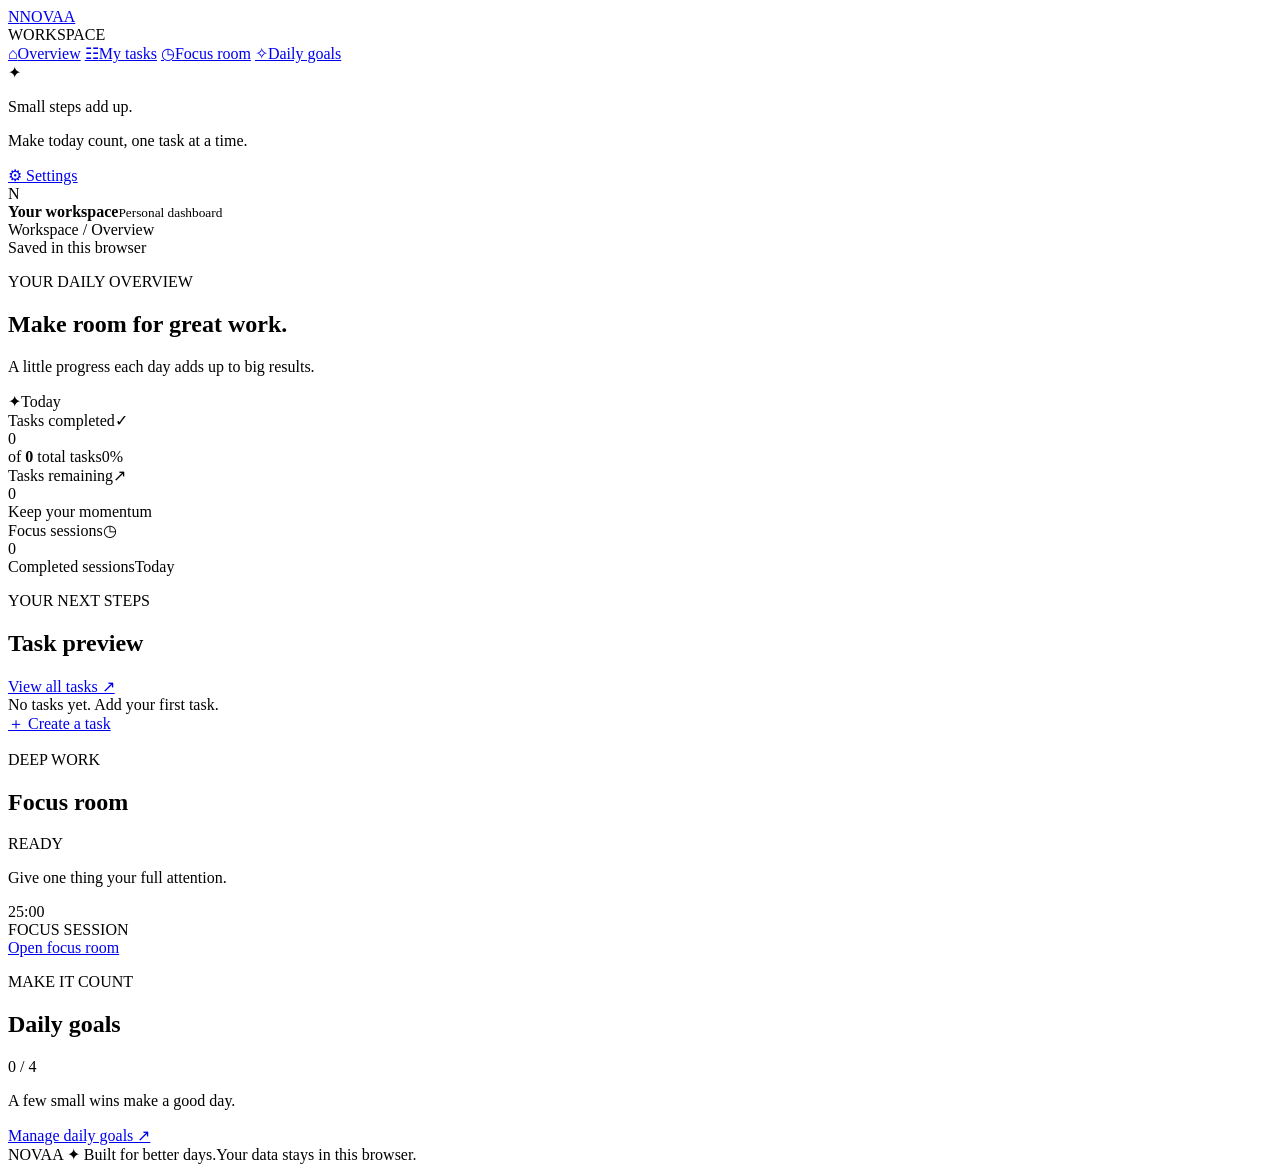
==== commit 60206d52: "Add files via upload" ====
--- a/index.html
+++ b/index.html
@@ -4,136 +4,64 @@
   <meta charset="UTF-8">
   <meta name="viewport" content="width=device-width, initial-scale=1.0">
   <meta name="theme-color" content="#101018">
-  <title>NOVAA — Your space to focus</title>
-  <link rel="stylesheet" href="style.css">
-  <script src="script.js" defer></script>
+  <title>Overview — NOVAA</title>
+  <link rel="stylesheet" href="css/style.css">
+  <script src="js/app.js" defer></script>
 </head>
-<body>
+<body data-page="overview">
   <div class="app-shell">
     <aside class="sidebar">
-      <a class="brand" href="#overview" aria-label="NOVAA home">
-        <span class="brand-mark">N</span><span>NOVAA</span>
-      </a>
-      <div class="side-label">WORKSPACE</div>
-      <nav class="nav-links" aria-label="Main navigation">
-        <a class="nav-link active" href="#overview"><span class="nav-icon">⌂</span> Overview</a>
-        <a class="nav-link" href="#tasks"><span class="nav-icon">☷</span> My tasks</a>
-        <a class="nav-link" href="#focus"><span class="nav-icon">◷</span> Focus room</a>
-        <a class="nav-link" href="#goals"><span class="nav-icon">✧</span> Daily goals</a>
-      </nav>
-      <div class="sidebar-bottom">
-        <div class="sidebar-note">
-          <span class="note-spark">✦</span>
-          <p class="note-title">Small steps add up.</p>
-          <p class="note-copy">Make today count, one task at a time.</p>
-        </div>
-        <div class="profile-row">
-          <div class="avatar">Y</div>
-          <div><strong>Your workspace</strong><small>Personal dashboard</small></div>
-        </div>
-      </div>
-    </aside>
-
-    <main class="main-content" id="overview">
+    <a class="brand" href="index.html"><span class="brand-mark">N</span><span>NOVAA</span></a>
+    <div class="side-label">WORKSPACE</div>
+    <nav class="nav-links" aria-label="Main navigation">
+      <a class="nav-link" data-nav="overview" href="index.html"><span class="nav-icon">⌂</span><span>Overview</span></a>
+      <a class="nav-link" data-nav="tasks" href="tasks.html"><span class="nav-icon">☷</span><span>My tasks</span></a>
+      <a class="nav-link" data-nav="focus" href="focus.html"><span class="nav-icon">◷</span><span>Focus room</span></a>
+      <a class="nav-link" data-nav="goals" href="goals.html"><span class="nav-icon">✧</span><span>Daily goals</span></a>
+    </nav>
+    <div class="sidebar-bottom">
+      <div class="sidebar-note"><span class="note-spark">✦</span><p class="note-title">Small steps add up.</p><p class="note-copy">Make today count, one task at a time.</p></div>
+      <a class="settings-link" data-nav="settings" href="settings.html"><span>⚙</span> Settings</a>
+      <div class="profile-row"><div class="avatar">N</div><div><strong>Your workspace</strong><small>Personal dashboard</small></div></div>
+    </div>
+  </aside>
+    <main class="main-content">
       <header class="topbar">
         <div class="breadcrumb">Workspace <span>/</span> Overview</div>
-        <div class="topbar-right"><span class="status-dot"></span><span>All changes saved locally</span></div>
+        <div class="topbar-right"><span class="status-dot"></span><span>Saved in this browser</span></div>
       </header>
-
-      <section class="welcome-section">
-        <div>
-          <p class="eyebrow" id="todayLabel">YOUR DAILY OVERVIEW</p>
-          <h1>Make room for <span>great work.</span></h1>
-          <p class="welcome-copy">A little progress each day adds up to big results.</p>
-        </div>
-        <div class="date-card"><span class="date-icon">✦</span><span id="date">Today</span></div>
-      </section>
-
-      <section class="stats-grid" aria-label="Your statistics">
-        <article class="stat-card">
-          <div class="stat-top"><span>Tasks completed</span><span class="stat-icon purple">✓</span></div>
-          <div class="stat-number" id="completedCount">0</div>
-          <div class="stat-foot"><span class="stat-muted">of <b id="totalCount">0</b> total tasks</span><span class="stat-trend" id="completionRate">0%</span></div>
-        </article>
-        <article class="stat-card">
-          <div class="stat-top"><span>Tasks remaining</span><span class="stat-icon blue">↗</span></div>
-          <div class="stat-number" id="pendingCount">0</div>
-          <div class="stat-foot"><span class="stat-muted">Keep your momentum</span><span class="tiny-dot"></span></div>
-        </article>
-        <article class="stat-card">
-          <div class="stat-top"><span>Focus sessions</span><span class="stat-icon orange">◷</span></div>
-          <div class="stat-number" id="sessionCount">0</div>
-          <div class="stat-foot"><span class="stat-muted">Completed sessions</span><span class="stat-muted">Today</span></div>
-        </article>
-      </section>
-
-      <section class="content-grid">
-        <section class="panel tasks-panel" id="tasks">
-          <div class="panel-heading">
-            <div><p class="eyebrow">STAY ON TRACK</p><h2>My tasks</h2></div>
-            <span class="count-pill" id="taskCount">0 TASKS</span>
-          </div>
-          <form class="task-form" id="taskForm">
-            <label class="sr-only" for="taskInput">New task</label>
-            <input id="taskInput" type="text" maxlength="100" placeholder="What needs to get done?" autocomplete="off" required>
-            <select id="taskPriority" aria-label="Task priority">
-              <option value="normal">Normal</option><option value="high">High</option><option value="low">Low</option>
-            </select>
-            <button class="primary-btn" type="submit">＋ Add task</button>
-          </form>
-          <div class="task-toolbar">
-            <div class="filter-tabs" role="group" aria-label="Filter tasks">
-              <button class="filter-btn active" type="button" data-filter="all">All</button>
-              <button class="filter-btn" type="button" data-filter="active">Active</button>
-              <button class="filter-btn" type="button" data-filter="completed">Completed</button>
-            </div>
-            <label class="search-box"><span>⌕</span><input id="taskSearch" type="search" placeholder="Search tasks" aria-label="Search tasks"></label>
-          </div>
-          <div id="taskList" class="task-list" aria-live="polite">
-            <div class="empty-state">No tasks yet. Add one above to get started.</div>
-          </div>
-          <div class="task-footer"><span id="taskSummary">Your list is ready when you are.</span><button id="clearCompleted" class="text-btn" type="button">Clear completed</button></div>
-        </section>
-
-        <div class="right-column">
-          <section class="panel focus-panel" id="focus">
-            <div class="panel-heading">
-              <div><p class="eyebrow">DEEP WORK</p><h2>Focus room</h2></div>
-              <span class="live-pill"><span></span> READY</span>
-            </div>
-            <p class="panel-description">Give one thing your full attention.</p>
-            <div class="timer-wrap">
-              <div class="timer-ring" id="timerRing">
-                <div class="timer-inner"><span id="timer">25:00</span><small id="timerMode">FOCUS SESSION</small></div>
-              </div>
-            </div>
-            <div class="timer-presets" role="group" aria-label="Timer length">
-              <button type="button" class="preset-btn active" data-minutes="25">25 min</button>
-              <button type="button" class="preset-btn" data-minutes="15">15 min</button>
-              <button type="button" class="preset-btn" data-minutes="5">5 min</button>
-            </div>
-            <div class="timer-actions">
-              <button id="startTimer" class="primary-btn timer-start" type="button">Start focus</button>
-              <button id="resetTimer" class="secondary-btn" type="button" aria-label="Reset timer">↺</button>
-            </div>
-            <p class="timer-hint" id="timerHint">You’ve got this. One step at a time.</p>
-          </section>
-
-          <section class="panel goals-panel" id="goals">
-            <div class="panel-heading">
-              <div><p class="eyebrow">MAKE IT COUNT</p><h2>Daily goals</h2></div>
-              <span class="goal-count" id="goalProgress">0 / 4</span>
-            </div>
-            <div class="goal-progress-track"><div id="goalProgressBar"></div></div>
-            <div class="goal-list">
-              <label class="goal-item"><input type="checkbox" data-goal="plan"><span class="custom-check"></span><span>Plan my day</span></label>
-              <label class="goal-item"><input type="checkbox" data-goal="focus"><span class="custom-check"></span><span>Complete a focus session</span></label>
-              <label class="goal-item"><input type="checkbox" data-goal="learn"><span class="custom-check"></span><span>Learn something new</span></label>
-              <label class="goal-item"><input type="checkbox" data-goal="break"><span class="custom-check"></span><span>Take a proper break</span></label>
-            </div>
-          </section>
-        </div>
-      </section>
+      <div class="page-content">
+        <section class="welcome-section">
+  <div><p class="eyebrow" id="todayLabel">YOUR DAILY OVERVIEW</p><h1>Make room for <span>great work.</span></h1><p class="welcome-copy">A little progress each day adds up to big results.</p></div>
+  <div class="date-card"><span class="date-icon">✦</span><span id="date">Today</span></div>
+</section>
+<section class="stats-grid">
+  <article class="stat-card"><div class="stat-top"><span>Tasks completed</span><span class="stat-icon purple">✓</span></div><div class="stat-number" id="completedCount">0</div><div class="stat-foot"><span class="stat-muted">of <b id="totalCount">0</b> total tasks</span><span class="stat-trend" id="completionRate">0%</span></div></article>
+  <article class="stat-card"><div class="stat-top"><span>Tasks remaining</span><span class="stat-icon blue">↗</span></div><div class="stat-number" id="pendingCount">0</div><div class="stat-foot"><span class="stat-muted">Keep your momentum</span><span class="tiny-dot"></span></div></article>
+  <article class="stat-card"><div class="stat-top"><span>Focus sessions</span><span class="stat-icon orange">◷</span></div><div class="stat-number" id="sessionCount">0</div><div class="stat-foot"><span class="stat-muted">Completed sessions</span><span class="stat-muted">Today</span></div></article>
+</section>
+<section class="content-grid">
+  <section class="panel">
+    <div class="panel-heading"><div><p class="eyebrow">YOUR NEXT STEPS</p><h2>Task preview</h2></div><a class="subtle-link" href="tasks.html">View all tasks ↗</a></div>
+    <div id="dashboardTasks" class="task-list"><div class="empty-state">No tasks yet. Add your first task.</div></div>
+    <a class="wide-link" href="tasks.html">＋ Create a task</a>
+  </section>
+  <div class="right-column">
+    <section class="panel focus-panel">
+      <div class="panel-heading"><div><p class="eyebrow">DEEP WORK</p><h2>Focus room</h2></div><span class="live-pill"><span></span> READY</span></div>
+      <p class="panel-description">Give one thing your full attention.</p>
+      <div class="mini-focus"><div class="mini-clock">25:00</div><span>FOCUS SESSION</span></div>
+      <a class="primary-btn button-link" href="focus.html">Open focus room</a>
+    </section>
+    <section class="panel">
+      <div class="panel-heading"><div><p class="eyebrow">MAKE IT COUNT</p><h2>Daily goals</h2></div><span class="goal-count" id="goalProgress">0 / 4</span></div>
+      <div class="goal-progress-track"><div id="goalProgressBar"></div></div>
+      <p class="panel-description" id="goalSummary">A few small wins make a good day.</p>
+      <a class="subtle-link" href="goals.html">Manage daily goals ↗</a>
+    </section>
+  </div>
+</section>
+      </div>
       <footer class="footer"><span>NOVAA <span class="footer-dot">✦</span> Built for better days.</span><span>Your data stays in this browser.</span></footer>
     </main>
   </div>
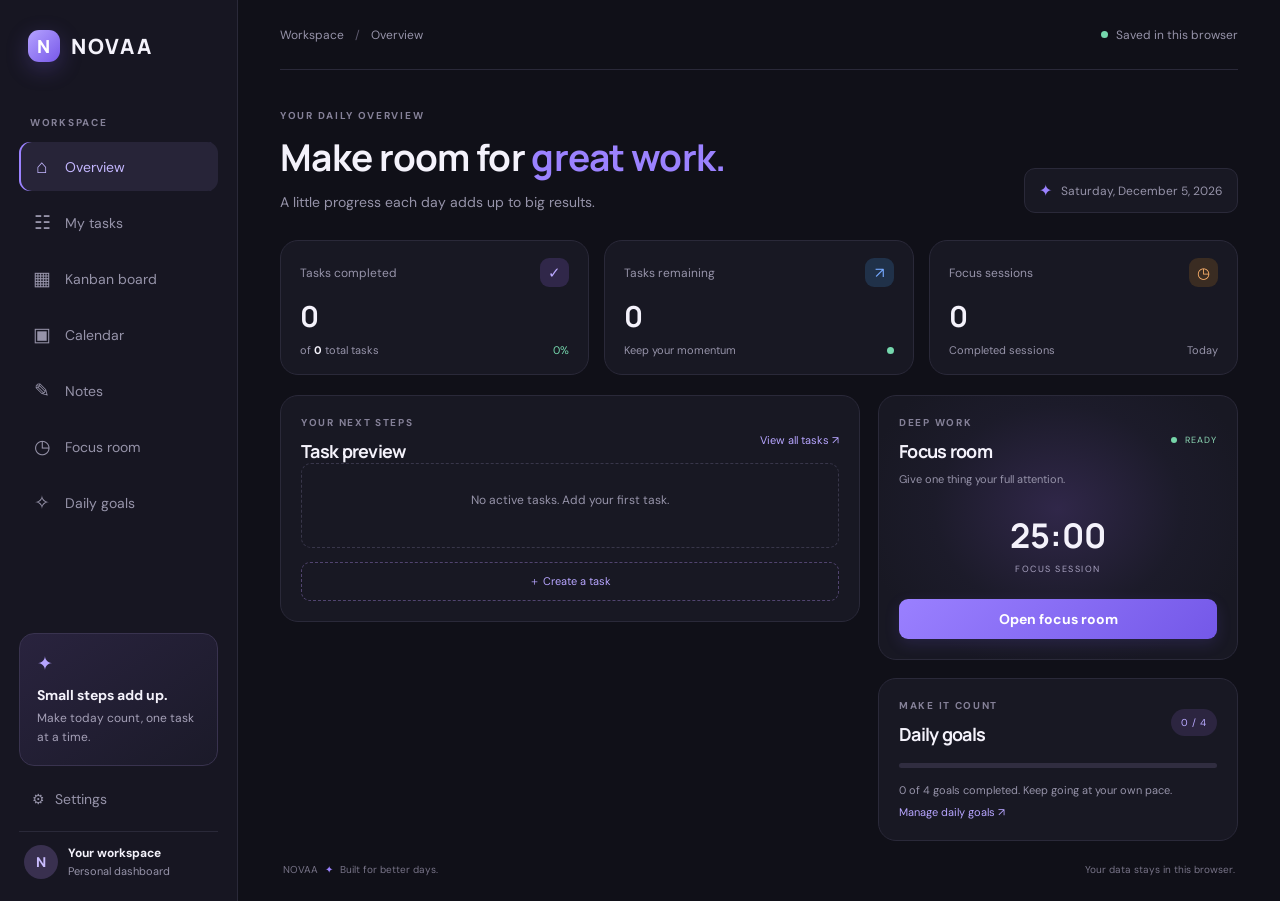
==== commit 47d84812: "Add files via upload" ====
--- a/index.html
+++ b/index.html
@@ -16,6 +16,9 @@
     <nav class="nav-links" aria-label="Main navigation">
       <a class="nav-link" data-nav="overview" href="index.html"><span class="nav-icon">⌂</span><span>Overview</span></a>
       <a class="nav-link" data-nav="tasks" href="tasks.html"><span class="nav-icon">☷</span><span>My tasks</span></a>
+      <a class="nav-link" data-nav="kanban" href="kanban.html"><span class="nav-icon">▦</span><span>Kanban board</span></a>
+      <a class="nav-link" data-nav="calendar" href="calendar.html"><span class="nav-icon">▣</span><span>Calendar</span></a>
+      <a class="nav-link" data-nav="notes" href="notes.html"><span class="nav-icon">✎</span><span>Notes</span></a>
       <a class="nav-link" data-nav="focus" href="focus.html"><span class="nav-icon">◷</span><span>Focus room</span></a>
       <a class="nav-link" data-nav="goals" href="goals.html"><span class="nav-icon">✧</span><span>Daily goals</span></a>
     </nav>
--- a/css/style.css
+++ b/css/style.css
@@ -0,0 +1,48 @@
+@import url('https://fonts.googleapis.com/css2?family=DM+Sans:wght@400;500;600;700&family=Manrope:wght@400;500;600;700;800&display=swap');
+:root{--bg:#101018;--panel:#181823;--panel2:#1d1d2a;--line:#2a2939;--text:#f4f2fb;--muted:#9693a9;--purple:#9b82ff;--purple2:#7358e8;--blue:#75a9ff;--orange:#ffb36c;--green:#75d7ad;--radius:18px}
+:root.light-theme{--bg:#f3f2f8;--panel:#fff;--panel2:#f7f6fc;--line:#e4e1ed;--text:#252237;--muted:#77738a}
+*{box-sizing:border-box}html{scroll-behavior:smooth}body{margin:0;background:var(--bg);color:var(--text);font:14px 'DM Sans',sans-serif;transition:background .25s,color .25s}button,input,select{font:inherit}button{cursor:pointer}a{color:inherit;text-decoration:none}
+.app-shell{min-height:100vh;display:grid;grid-template-columns:238px minmax(0,1fr);max-width:1600px;margin:auto}
+.sidebar{border-right:1px solid var(--line);padding:30px 19px 22px;display:flex;flex-direction:column;min-height:100vh;background:color-mix(in srgb,var(--bg) 94%,#8170ba 6%)}
+.brand{display:flex;align-items:center;gap:11px;font:800 21px Manrope,sans-serif;letter-spacing:2px;padding:0 9px 54px}.brand-mark{width:32px;height:32px;display:grid;place-items:center;border-radius:11px;background:linear-gradient(135deg,#b5a3ff,#7758e9);color:white;font-size:18px;box-shadow:0 7px 22px #8063ed44}
+.side-label,.eyebrow{font-size:10px;font-weight:700;letter-spacing:1.7px;color:#858198}.side-label{padding:0 11px 13px}.nav-links{display:grid;gap:7px}.nav-link{padding:12px 13px;border-radius:11px;color:var(--muted);display:flex;gap:13px;align-items:center;transition:background .2s,color .2s,transform .2s}.nav-link:hover,.nav-link.active{background:#272438;color:#c4b7ff}.nav-link:hover{transform:translateX(3px)}.nav-link.active{box-shadow:inset 2px 0 var(--purple)}.nav-icon{font-size:19px;width:20px;text-align:center}
+.sidebar-bottom{margin-top:auto}.sidebar-note{padding:17px;border:1px solid #39334f;background:linear-gradient(145deg,#29233e,#1b1a29);border-radius:15px;margin-bottom:14px}.note-spark{color:#b6a4ff;font-size:19px}.note-title{font-weight:700;margin:10px 0 5px;color:#f4f2fb}.note-copy{color:#a5a0b7;font-size:12px;line-height:1.6;margin:0}.settings-link{display:flex;align-items:center;gap:10px;padding:10px 13px;color:var(--muted);border-radius:9px;margin-bottom:13px}.settings-link:hover,.settings-link.active{background:#272438;color:#c4b7ff}.profile-row{display:flex;align-items:center;gap:10px;padding:13px 5px 0;border-top:1px solid var(--line)}.avatar{width:34px;height:34px;border-radius:50%;display:grid;place-items:center;background:#39304f;color:#cbbdff;font-weight:700}.profile-row strong,.profile-row small{display:block}.profile-row strong{font-size:12px}.profile-row small{color:var(--muted);font-size:11px;margin-top:3px}
+.main-content{padding:0 42px 25px;min-width:0}.topbar{height:70px;display:flex;align-items:center;justify-content:space-between;border-bottom:1px solid var(--line);color:var(--muted);font-size:12px}.breadcrumb span{padding:0 8px;color:#5f5b70}.topbar-right{display:flex;align-items:center;gap:8px}.status-dot,.tiny-dot{width:7px;height:7px;background:var(--green);border-radius:50%;display:inline-block}.page-content{min-height:calc(100vh - 135px);animation:pageEnter .42s cubic-bezier(.2,.7,.2,1) both}.page-content.leaving{animation:pageLeave .18s ease both}
+@keyframes pageEnter{from{opacity:0;transform:translateY(10px)}to{opacity:1;transform:translateY(0)}}@keyframes pageLeave{to{opacity:0;transform:translateY(-5px)}}
+.welcome-section,.page-heading{display:flex;justify-content:space-between;align-items:flex-end;padding:39px 0 27px}.page-heading{padding:39px 0 27px}h1,h2{font-family:Manrope,sans-serif;margin:0;letter-spacing:-.7px}h1{font-size:clamp(27px,3vw,37px);font-weight:700}h1 span{color:var(--purple)}h2{font-size:18px}.eyebrow{margin:0 0 10px}.welcome-copy{color:var(--muted);margin:9px 0 0;line-height:1.6}.date-card{display:flex;align-items:center;gap:9px;padding:11px 14px;border:1px solid var(--line);background:var(--panel);border-radius:11px;color:var(--muted);font-size:12px}.date-icon{color:var(--purple);font-size:16px}
+.stats-grid{display:grid;grid-template-columns:repeat(3,minmax(0,1fr));gap:15px;margin-bottom:20px}.stat-card,.panel{background:var(--panel);border:1px solid var(--line);border-radius:var(--radius)}.stat-card{padding:17px 19px}.stat-top,.stat-foot{display:flex;justify-content:space-between;align-items:center}.stat-top{color:var(--muted);font-size:12px}.stat-icon{width:29px;height:29px;display:grid;place-items:center;border-radius:9px;font-size:15px}.purple{background:#302749;color:#bba9ff}.blue{background:#203149;color:var(--blue)}.orange{background:#3a2c22;color:var(--orange)}.stat-number{font:700 29px Manrope,sans-serif;margin:9px 0 7px}.stat-foot{font-size:11px}.stat-muted{color:var(--muted)}.stat-muted b{color:var(--text)}.stat-trend{color:var(--green)}
+.content-grid{display:grid;grid-template-columns:minmax(0,1.45fr) minmax(290px,.9fr);gap:18px;align-items:start}.right-column{display:grid;gap:18px}.panel{padding:20px}.panel-heading{display:flex;align-items:center;justify-content:space-between}.count-pill,.goal-count{font-size:10px;color:#b9aaff;background:#2c2540;padding:7px 10px;border-radius:20px;letter-spacing:.6px}.subtle-link{color:#b7a5ff;font-size:11px}.subtle-link:hover{color:var(--text)}.panel-description{font-size:11px;color:var(--muted);margin:8px 0 2px;line-height:1.6}
+.task-form{display:flex;gap:8px;margin:19px 0 16px}.task-form input,.task-form select,.search-box{background:var(--bg);border:1px solid #343246;color:var(--text);border-radius:9px;outline:none}.task-form input{min-width:0;flex:1;padding:12px}.task-form input:focus,.task-form select:focus,.search-box:focus-within{border-color:var(--purple)}.task-form input::placeholder,.search-box input::placeholder{color:#777387}.task-form select{padding:0 9px;color:var(--muted)}.primary-btn{border:0;border-radius:9px;padding:11px 14px;color:white;background:linear-gradient(135deg,#9a80ff,#7458e8);font-weight:700;box-shadow:0 5px 15px #765de52a;transition:transform .15s,filter .15s}.primary-btn:hover{filter:brightness(1.1);transform:translateY(-1px)}.button-link{display:block;text-align:center;margin-top:15px}
+.task-toolbar{display:flex;justify-content:space-between;gap:10px;align-items:center;margin:19px 0 11px}.filter-tabs{display:flex;gap:4px}.filter-btn{border:0;background:transparent;color:var(--muted);font-size:11px;padding:7px 10px;border-radius:7px}.filter-btn.active{background:#2c2540;color:#c8baff}.search-box{display:flex;align-items:center;gap:6px;padding:0 9px;max-width:180px}.search-box span{font-size:18px;color:#89849e}.search-box input{width:100%;min-width:0;border:0;outline:0;background:transparent;color:var(--text);padding:8px 0;font-size:11px}
+.task-list{display:grid;gap:8px;min-height:85px}.task-item{display:flex;align-items:center;gap:10px;padding:11px 12px;border:1px solid var(--line);border-radius:10px;background:var(--panel2);animation:pageEnter .2s ease}.task-check{appearance:none;width:17px;height:17px;border:1.5px solid #69647e;border-radius:5px;flex:0 0 auto;cursor:pointer;position:relative}.task-check:checked{background:var(--purple);border-color:var(--purple)}.task-check:checked:after{content:'✓';position:absolute;inset:-1px 0 0;text-align:center;color:#171322;font-size:12px;font-weight:bold}.task-name{flex:1;min-width:0;overflow-wrap:anywhere;color:var(--text)}.task-item.done .task-name{text-decoration:line-through;color:var(--muted)}.priority{font-size:9px;padding:4px 7px;border-radius:20px;text-transform:uppercase;letter-spacing:.5px}.priority.high{background:#472b34;color:#ff9eaa}.priority.normal{background:#302b40;color:#bdaeff}.priority.low{background:#213a35;color:#8be0bf}.delete-btn{border:0;background:transparent;color:#777387;font-size:19px;line-height:1;padding:2px 4px}.delete-btn:hover{color:#ff8f9d}.empty-state{color:var(--muted);font-size:12px;text-align:center;padding:28px 10px;border:1px dashed #38364a;border-radius:10px}.task-footer{display:flex;justify-content:space-between;align-items:center;border-top:1px solid var(--line);padding-top:12px;margin-top:13px;color:var(--muted);font-size:10px}.text-btn{border:0;background:transparent;color:#b7a5ff;font-size:10px}.text-btn:hover{color:var(--text)}.wide-link{display:block;text-align:center;margin-top:14px;padding:11px;border:1px dashed #51446f;border-radius:9px;color:#b7a5ff;font-size:11px}
+.focus-panel{background:radial-gradient(ellipse at 50% 43%,#302749 0%,#1c1b2a 49%,var(--panel) 78%)}.live-pill{font-size:9px;color:#8dd8b5;letter-spacing:1px}.live-pill span{display:inline-block;width:6px;height:6px;border-radius:50%;background:#76d5a9;margin-right:5px}.mini-focus{display:grid;justify-items:center;padding:21px 0 9px;gap:5px}.mini-clock{font:700 34px Manrope,sans-serif}.mini-focus span{font-size:9px;letter-spacing:1.5px;color:#a9a2c1}.focus-layout{display:grid;grid-template-columns:minmax(0,1.3fr) minmax(260px,.7fr);gap:18px;align-items:stretch}.focus-main{padding:25px}.timer-wrap{display:grid;place-items:center;padding:30px 0 20px}.timer-ring{width:210px;height:210px;border-radius:50%;display:grid;place-items:center;background:conic-gradient(var(--purple) 0deg,#4b3b73 360deg);position:relative;box-shadow:0 0 35px #9475ff18}.timer-ring:before{content:'';position:absolute;inset:8px;border-radius:50%;background:#1c1a2a}.timer-inner{position:relative;display:grid;justify-items:center;gap:5px}.timer-inner span{font:700 43px Manrope,sans-serif;letter-spacing:1px;color:#f4f2fb}.timer-inner small{font-size:9px;letter-spacing:1.5px;color:#a9a2c1}.timer-presets{display:flex;justify-content:center;gap:7px}.preset-btn{border:1px solid #403a54;background:#252235;color:#a9a4ba;border-radius:7px;padding:7px 13px;font-size:10px}.preset-btn.active{border-color:#8e77ef;color:#d3c9ff;background:#332a4b}.timer-actions{display:flex;gap:8px;margin:16px auto 0;max-width:300px}.timer-start{flex:1}.secondary-btn{min-width:42px;border:1px solid #403a54;border-radius:9px;background:var(--panel2);color:var(--text);font-size:16px;padding:9px 13px}.timer-hint{text-align:center;color:#918aa7;font-size:10px;margin:14px 0 0}.focus-tips{display:flex;flex-direction:column}.focus-tips h2{margin-bottom:20px}.tip-item{display:flex;gap:12px;padding:14px 0;border-bottom:1px solid var(--line)}.tip-item>span{color:var(--purple);font:700 12px Manrope}.tip-item strong{font-size:12px}.tip-item p{font-size:11px;color:var(--muted);line-height:1.6;margin:5px 0 0}.session-total{margin-top:auto;padding-top:20px;display:flex;justify-content:space-between;align-items:center;color:var(--muted);font-size:12px}.session-total strong{font:700 25px Manrope;color:var(--text)}
+.goal-progress-track{height:5px;border-radius:9px;background:#302d40;margin:17px 0 14px;overflow:hidden}.goal-progress-track div{height:100%;width:0;background:linear-gradient(90deg,#9f87ff,#6fcead);border-radius:9px;transition:width .25s}.goal-progress-track.large{height:7px;margin:22px 0 16px}.goal-list{display:grid;gap:12px;margin:15px 0}.large-goal-list{gap:0;margin-top:20px}.goal-item{display:flex;align-items:center;gap:10px;color:var(--text);font-size:12px;cursor:pointer;padding:8px 0}.large-goal-list .goal-item{padding:15px 4px;border-bottom:1px solid var(--line)}.goal-item input{position:absolute;opacity:0;pointer-events:none}.custom-check{width:18px;height:18px;border:1px solid #5b566d;border-radius:5px;display:grid;place-items:center;flex:0 0 auto}.goal-item input:checked+.custom-check{background:var(--purple);border-color:var(--purple)}.goal-item input:checked+.custom-check:after{content:'✓';font-size:11px;color:#171322;font-weight:bold}.goal-item input:checked~span:last-child{color:var(--muted);text-decoration:line-through}.goals-layout{display:grid;grid-template-columns:minmax(0,1.2fr) minmax(250px,.8fr);gap:18px}.goal-quote{background:linear-gradient(145deg,#29233e,#1b1a29);border-color:#39334f;display:flex;flex-direction:column;justify-content:center;min-height:250px}.quote-mark{font:700 55px Georgia;color:#a992ff;line-height:.8}.goal-quote h2{color:#f4f2fb;margin:12px 0}.goal-quote p{color:#aaa4bd;line-height:1.8;font-size:12px}.quote-credit{color:#a992ff;font-size:10px;letter-spacing:1px;margin-top:10px}
+.settings-grid{display:grid;grid-template-columns:1fr 1fr;gap:18px;align-items:start}.settings-panel h2{margin-bottom:15px}.setting-row{display:flex;justify-content:space-between;align-items:center;gap:20px;padding:17px 0;border-top:1px solid var(--line)}.setting-row strong{font-size:12px}.setting-row p{font-size:11px;color:var(--muted);line-height:1.6;margin:5px 0 0}.switch{position:relative;display:inline-block;width:42px;height:24px;flex:0 0 auto}.switch input{opacity:0;width:0;height:0}.switch-track{position:absolute;inset:0;border-radius:20px;background:#464257;cursor:pointer;transition:.2s}.switch-track:before{content:'';position:absolute;width:18px;height:18px;left:3px;top:3px;background:white;border-radius:50%;transition:.2s}.switch input:checked+.switch-track{background:var(--purple2)}.switch input:checked+.switch-track:before{transform:translateX(18px)}.export-btn,.danger-btn{font-size:10px;white-space:nowrap}.danger-btn{background:#492a35;border:1px solid #71404d;color:#ffabb7;border-radius:8px;padding:10px 12px}.danger-btn:hover{background:#603443}.danger-row{margin-top:2px}.about-panel{grid-column:1/-1}.version-pill{display:inline-block;margin-top:15px;padding:7px 10px;border-radius:20px;background:#2c2540;color:#b9aaff;font-size:9px;letter-spacing:1px}
+.footer{display:flex;justify-content:space-between;color:#777387;font-size:10px;padding:22px 3px 0}.footer-dot{color:var(--purple);padding:0 4px}.toast{position:fixed;right:22px;bottom:22px;background:#29253a;border:1px solid #51446f;color:#e8e1ff;padding:12px 16px;border-radius:10px;box-shadow:0 12px 35px #0006;opacity:0;transform:translateY(10px);pointer-events:none;transition:.2s;font-size:12px;z-index:10}.toast.show{opacity:1;transform:translateY(0)}.sr-only{position:absolute;width:1px;height:1px;padding:0;margin:-1px;overflow:hidden;clip:rect(0,0,0,0);white-space:nowrap;border:0}
+@media(max-width:1050px){.main-content{padding:0 25px 25px}.content-grid{grid-template-columns:minmax(0,1.2fr) minmax(260px,.8fr)}}
+@media(max-width:800px){.app-shell{grid-template-columns:1fr}.sidebar{min-height:auto;padding:14px 18px;border-right:0;border-bottom:1px solid var(--line);display:flex;flex-direction:row;align-items:center;justify-content:space-between}.brand{padding:0}.side-label,.sidebar-bottom{display:none}.nav-links{display:flex;gap:3px}.nav-link{padding:9px;font-size:0}.nav-link span:last-child{display:none}.nav-icon{font-size:17px}.main-content{padding:0 18px 22px}.content-grid,.focus-layout,.goals-layout{grid-template-columns:1fr}.welcome-section,.page-heading{padding-top:28px}.settings-grid{grid-template-columns:1fr}.about-panel{grid-column:auto}}
+@media(max-width:560px){.topbar{height:54px}.topbar-right{font-size:0}.welcome-section,.page-heading{align-items:flex-start;gap:12px;flex-direction:column}.date-card{padding:8px 11px}.stats-grid{gap:8px}.stat-card{padding:13px 11px}.stat-top{font-size:10px}.stat-number{font-size:24px}.stat-foot{font-size:9px}.content-grid,.right-column{gap:12px}.panel{padding:15px}.task-form{flex-wrap:wrap}.task-form input{flex-basis:100%}.task-form select,.task-form .primary-btn{flex:1;min-height:40px}.task-toolbar{align-items:flex-start;flex-direction:column}.search-box{max-width:none;width:100%}.footer{gap:8px;flex-direction:column}.task-item{gap:7px}.priority{font-size:8px}.timer-ring{width:185px;height:185px}}
+
+/* NOVAA Phase 1 additions */
+.kanban-grid{display:grid;grid-template-columns:repeat(3,minmax(0,1fr));gap:13px;margin-top:20px;align-items:start}
+.kanban-column{min-width:0;background:var(--panel2);border:1px solid var(--line);border-radius:13px;padding:12px}
+.kanban-column-head{display:flex;align-items:center;justify-content:space-between;margin-bottom:12px}
+.kanban-column-head h2{font-size:13px}.kanban-list{display:grid;gap:9px;min-height:90px}
+.kanban-card{background:var(--panel);border:1px solid var(--line);border-radius:10px;padding:12px;display:grid;gap:11px;box-shadow:0 4px 14px #0000000a}
+.kanban-card strong{font-size:12px;line-height:1.5;overflow-wrap:anywhere}
+.kanban-meta{display:flex;align-items:center;justify-content:space-between;gap:8px}.kanban-meta small{font-size:10px;color:var(--muted)}
+.kanban-status{width:100%;background:var(--bg);border:1px solid var(--line);border-radius:7px;padding:8px;color:var(--text);font-size:11px}
+.calendar-toolbar{display:flex;align-items:center;justify-content:center;gap:15px;margin-bottom:20px}.calendar-toolbar h2{min-width:170px;text-align:center}
+.calendar-grid{display:grid;grid-template-columns:repeat(7,minmax(0,1fr));gap:7px}
+.calendar-weekdays{margin-bottom:8px}.calendar-weekdays span{text-align:center;color:var(--muted);font-size:10px;padding:8px 0}
+.calendar-day{min-height:78px;border:1px solid var(--line);border-radius:9px;background:var(--panel2);color:var(--text);padding:9px;text-align:left;display:flex;flex-direction:column;gap:9px;transition:border-color .2s,background .2s}
+.calendar-day:hover,.calendar-day.selected{border-color:var(--purple);background:#29243b}.calendar-day.outside{opacity:.38}.calendar-day.today>span{color:var(--purple);font-weight:800}
+.calendar-day small{font-size:9px;color:var(--green)}.calendar-agenda{margin-top:17px}
+.notes-form{display:grid;gap:10px}.notes-form input,.notes-form textarea{width:100%;background:var(--bg);border:1px solid var(--line);border-radius:9px;padding:12px;color:var(--text);font:inherit;outline:none;resize:vertical}
+.notes-form input:focus,.notes-form textarea:focus{border-color:var(--purple)}.notes-form textarea{min-height:110px}
+.notes-grid{display:grid;grid-template-columns:repeat(2,minmax(0,1fr));gap:12px;margin-top:16px}
+.note-card{background:var(--panel2);border:1px solid var(--line);border-radius:12px;padding:15px;min-width:0}
+.note-card h2{font-size:14px;margin-bottom:9px}.note-card p{white-space:pre-wrap;overflow-wrap:anywhere;color:var(--muted);font-size:12px;line-height:1.65;min-height:35px}
+.note-card-foot{display:flex;align-items:center;gap:12px;border-top:1px solid var(--line);padding-top:10px;margin-top:12px}.note-card-foot small{margin-right:auto;color:var(--muted);font-size:10px}
+@media(max-width:1050px){.kanban-grid{grid-template-columns:1fr}.kanban-list{min-height:45px}}
+@media(max-width:650px){.calendar-day{min-height:55px;padding:5px;gap:5px;font-size:11px}.calendar-day small{font-size:8px}.calendar-grid{gap:4px}.notes-grid{grid-template-columns:1fr}.calendar-toolbar{gap:8px}.calendar-toolbar h2{min-width:120px;font-size:15px}}
